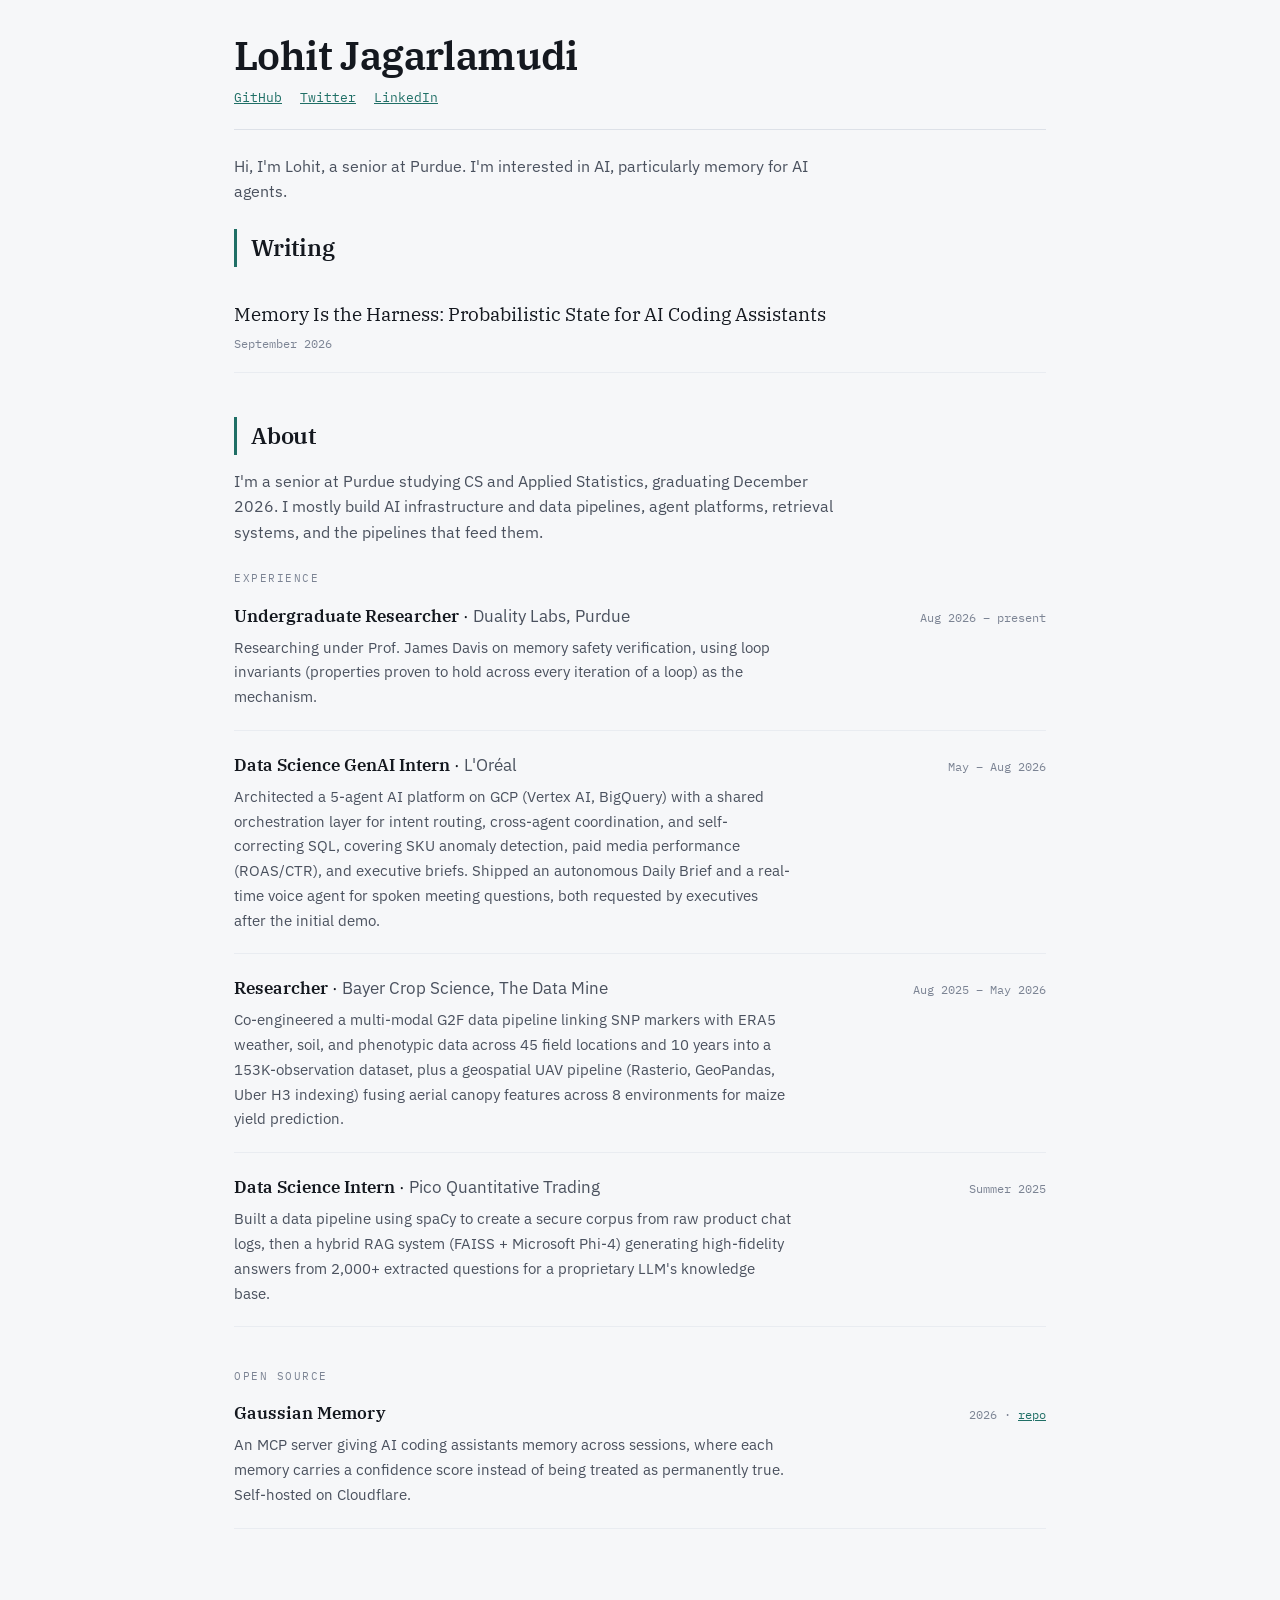
==== index.html @ a0b0a428 "Sync Experience section with actual resume bullets (L'Oreal, Bayer, Pico) Co-Authored-By: Claude Son" ====
<!doctype html>
<html lang="en">
<head>
<meta charset="utf-8">
<meta name="viewport" content="width=device-width,initial-scale=1">
<title>Lohit Jagarlamudi</title>
<link rel="preconnect" href="https://fonts.googleapis.com">
<link rel="preconnect" href="https://fonts.gstatic.com" crossorigin>
<link rel="stylesheet" href="https://fonts.googleapis.com/css2?family=IBM+Plex+Mono:wght@400;500;600&family=IBM+Plex+Sans:wght@400;500;600&family=IBM+Plex+Serif:ital,wght@0,400;0,600;1,400&display=swap">
<link rel="stylesheet" href="/style.css">
<link rel="icon" href="data:image/svg+xml,%3Csvg xmlns='http://www.w3.org/2000/svg' viewBox='0 0 32 32'%3E%3Crect width='32' height='32' rx='6' fill='%231F6F66'/%3E%3Cpath d='M4 24 C 10 24, 12 8, 16 8 C 20 8, 22 24, 28 24' stroke='white' stroke-width='2.5' fill='none' stroke-linecap='round'/%3E%3C/svg%3E">
</head>
<body>
<div class="wrap">
  <header class="site">
    <h1>Lohit Jagarlamudi</h1>
    <ul class="linklist">
      <li><a href="https://github.com/LohitJaga">GitHub</a></li>
      <li><a href="https://x.com/lj25064">Twitter</a></li>
      <li><a href="https://www.linkedin.com/in/lohit-jagarlamudi/">LinkedIn</a></li>
    </ul>
  </header>

  <p class="intro">Hi, I'm Lohit, a senior at Purdue. I'm interested in AI, particularly memory for AI agents.</p>

  <section class="block" id="writing">
    <h2>Writing</h2>
    <ul class="postlist">
      <li>
        <a href="/posts/memory-is-the-harness.html">Memory Is the Harness: Probabilistic State for AI Coding Assistants</a>
        <span class="date">September 2026</span>
      </li>
    </ul>
  </section>

  <section class="block" id="about">
    <h2>About</h2>
    <p class="intro">I'm a senior at Purdue studying CS and Applied Statistics, graduating December 2026. I mostly build AI infrastructure and data pipelines, agent platforms, retrieval systems, and the pipelines that feed them.</p>

    <div class="eyebrow" style="margin-bottom:14px">Experience</div>
    <ul class="explist">
      <li>
        <div class="exp-head">
          <span><span class="exp-role">Undergraduate Researcher</span> &middot; <span class="exp-org">Duality Labs, Purdue</span></span>
          <span class="exp-when">Aug 2026 &ndash; present</span>
        </div>
        <div class="exp-desc">Researching under Prof. James Davis on memory safety verification, using loop invariants (properties proven to hold across every iteration of a loop) as the mechanism.</div>
      </li>
      <li>
        <div class="exp-head">
          <span><span class="exp-role">Data Science GenAI Intern</span> &middot; <span class="exp-org">L'Or&eacute;al</span></span>
          <span class="exp-when">May &ndash; Aug 2026</span>
        </div>
        <div class="exp-desc">Architected a 5-agent AI platform on GCP (Vertex AI, BigQuery) with a shared orchestration layer for intent routing, cross-agent coordination, and self-correcting SQL, covering SKU anomaly detection, paid media performance (ROAS/CTR), and executive briefs. Shipped an autonomous Daily Brief and a real-time voice agent for spoken meeting questions, both requested by executives after the initial demo.</div>
      </li>
      <li>
        <div class="exp-head">
          <span><span class="exp-role">Researcher</span> &middot; <span class="exp-org">Bayer Crop Science, The Data Mine</span></span>
          <span class="exp-when">Aug 2025 &ndash; May 2026</span>
        </div>
        <div class="exp-desc">Co-engineered a multi-modal G2F data pipeline linking SNP markers with ERA5 weather, soil, and phenotypic data across 45 field locations and 10 years into a 153K-observation dataset, plus a geospatial UAV pipeline (Rasterio, GeoPandas, Uber H3 indexing) fusing aerial canopy features across 8 environments for maize yield prediction.</div>
      </li>
      <li>
        <div class="exp-head">
          <span><span class="exp-role">Data Science Intern</span> &middot; <span class="exp-org">Pico Quantitative Trading</span></span>
          <span class="exp-when">Summer 2025</span>
        </div>
        <div class="exp-desc">Built a data pipeline using spaCy to create a secure corpus from raw product chat logs, then a hybrid RAG system (FAISS + Microsoft Phi-4) generating high-fidelity answers from 2,000+ extracted questions for a proprietary LLM's knowledge base.</div>
      </li>
    </ul>

    <div class="eyebrow" style="margin:28px 0 14px">Open Source</div>
    <ul class="explist">
      <li>
        <div class="exp-head">
          <span><span class="exp-role">Gaussian Memory</span></span>
          <span class="exp-when">2026 &middot; <a href="https://github.com/LohitJaga/gaussian-memory-worker">repo</a></span>
        </div>
        <div class="exp-desc">An MCP server giving AI coding assistants memory across sessions, where each memory carries a confidence score instead of being treated as permanently true. Self-hosted on Cloudflare.</div>
      </li>
    </ul>
  </section>
</div>
</body>
</html>
---- style.css ----
:root{
 --ground:#F6F7F9; --panel:#FFFFFF; --ink:#14181F; --ink-soft:#4A515E; --ink-faint:#7C8494;
 --rule:#DDE1E8; --rule-soft:#E9ECF1; --sharp:#1F6F66; --sharp-wash:#E2F0ED;
 --code-bg:#F1F3F6;
}
@media (prefers-color-scheme: dark){
 :root{
  --ground:#0E1116; --panel:#161A22; --ink:#E7EBF1; --ink-soft:#A6AEBC; --ink-faint:#737C8C;
  --rule:#2A303B; --rule-soft:#222831; --sharp:#6BC5B6; --sharp-wash:#17302E;
  --code-bg:#1B212A;
 }
}
*{box-sizing:border-box}
html,body{margin:0;padding:0}
body{
 background:var(--ground);color:var(--ink);font-family:"IBM Plex Sans",system-ui,sans-serif;
 font-size:17px;line-height:1.65;-webkit-font-smoothing:antialiased;
}
.wrap{max-width:860px;margin:0 auto;padding:0 24px 96px}
a{color:var(--sharp)}
header.site{padding:32px 0 20px;border-bottom:1px solid var(--rule);display:flex;flex-direction:column;gap:8px;margin-bottom:24px}
.eyebrow{font-family:"IBM Plex Mono",monospace;font-size:11px;letter-spacing:.14em;text-transform:uppercase;color:var(--ink-faint)}
.site-name{font-family:"IBM Plex Serif",Georgia,serif;font-weight:600;font-size:22px;text-decoration:none;color:var(--ink)}
nav.site-nav{display:flex;gap:16px;font-family:"IBM Plex Mono",monospace;font-size:12px;letter-spacing:.04em}
nav.site-nav a{color:var(--ink-soft);text-decoration:none}
nav.site-nav a:hover{color:var(--sharp)}

h1{font-family:"IBM Plex Serif",Georgia,serif;font-weight:600;font-size:clamp(28px,5vw,40px);line-height:1.18;
 letter-spacing:-.015em;margin:0 0 4px;text-wrap:balance}
header.site h1{margin:0}
.meta{font-family:"IBM Plex Mono",monospace;font-size:12.5px;color:var(--ink-faint);letter-spacing:.02em;margin-bottom:40px}

article h2,section.block h2{font-family:"IBM Plex Serif",Georgia,serif;font-size:23px;font-weight:600;letter-spacing:-.01em;margin:44px 0 14px;
 border-left:3px solid var(--sharp);padding-left:14px}
section.block:first-of-type h2{margin-top:0}
article{max-width:700px}
article p{margin:0 0 18px;color:var(--ink-soft)}
article strong{color:var(--ink);font-weight:600}
article code{font-family:"IBM Plex Mono",monospace;font-size:.88em;background:var(--code-bg);padding:1px 5px;border-radius:3px;color:var(--ink)}
article pre{background:var(--code-bg);border:1px solid var(--rule);border-radius:6px;padding:16px 18px;overflow-x:auto;
 font-family:"IBM Plex Mono",monospace;font-size:13.5px;line-height:1.7;margin:0 0 20px}
article pre code{background:none;padding:0}
article ul{margin:0 0 18px;padding-left:22px;color:var(--ink-soft)}
article li{margin-bottom:6px}

.postlist{list-style:none;padding:0;margin:0;display:flex;flex-direction:column;gap:4px}
.postlist li{border-bottom:1px solid var(--rule-soft);padding:18px 0}
.postlist a{font-family:"IBM Plex Serif",Georgia,serif;font-size:19px;color:var(--ink);text-decoration:none}
.postlist a:hover{color:var(--sharp)}
.postlist .date{display:block;font-family:"IBM Plex Mono",monospace;font-size:12px;color:var(--ink-faint);margin-top:4px}

.intro{color:var(--ink-soft);max-width:62ch;margin:0 0 24px;font-size:15.5px}
.intro a{color:var(--sharp)}

.linklist{list-style:none;display:flex;gap:18px;padding:0;margin:0;
 font-family:"IBM Plex Mono",monospace;font-size:13px}
.linklist a{color:var(--sharp);text-decoration:underline}

.explist{list-style:none;padding:0;margin:0 0 40px;display:flex;flex-direction:column;gap:0}
.explist li{border-bottom:1px solid var(--rule-soft);padding:20px 0}
.explist li:first-child{padding-top:0}
.exp-head{display:flex;justify-content:space-between;align-items:baseline;gap:12px;flex-wrap:wrap}
.exp-role{font-family:"IBM Plex Serif",Georgia,serif;font-size:17px;color:var(--ink);font-weight:600}
.exp-org{color:var(--ink-soft)}
.exp-when{font-family:"IBM Plex Mono",monospace;font-size:12px;color:var(--ink-faint);white-space:nowrap}
.exp-desc{margin-top:6px;color:var(--ink-soft);font-size:15px;max-width:62ch}

section.block{margin-bottom:44px}
section.block .eyebrow{margin-bottom:14px}

footer.site{margin-top:64px;padding-top:24px;border-top:1px solid var(--rule);font-family:"IBM Plex Mono",monospace;
 font-size:12px;color:var(--ink-faint);display:flex;gap:16px}
footer.site a{color:var(--sharp);text-decoration:underline}
footer.site a:hover{opacity:.75}
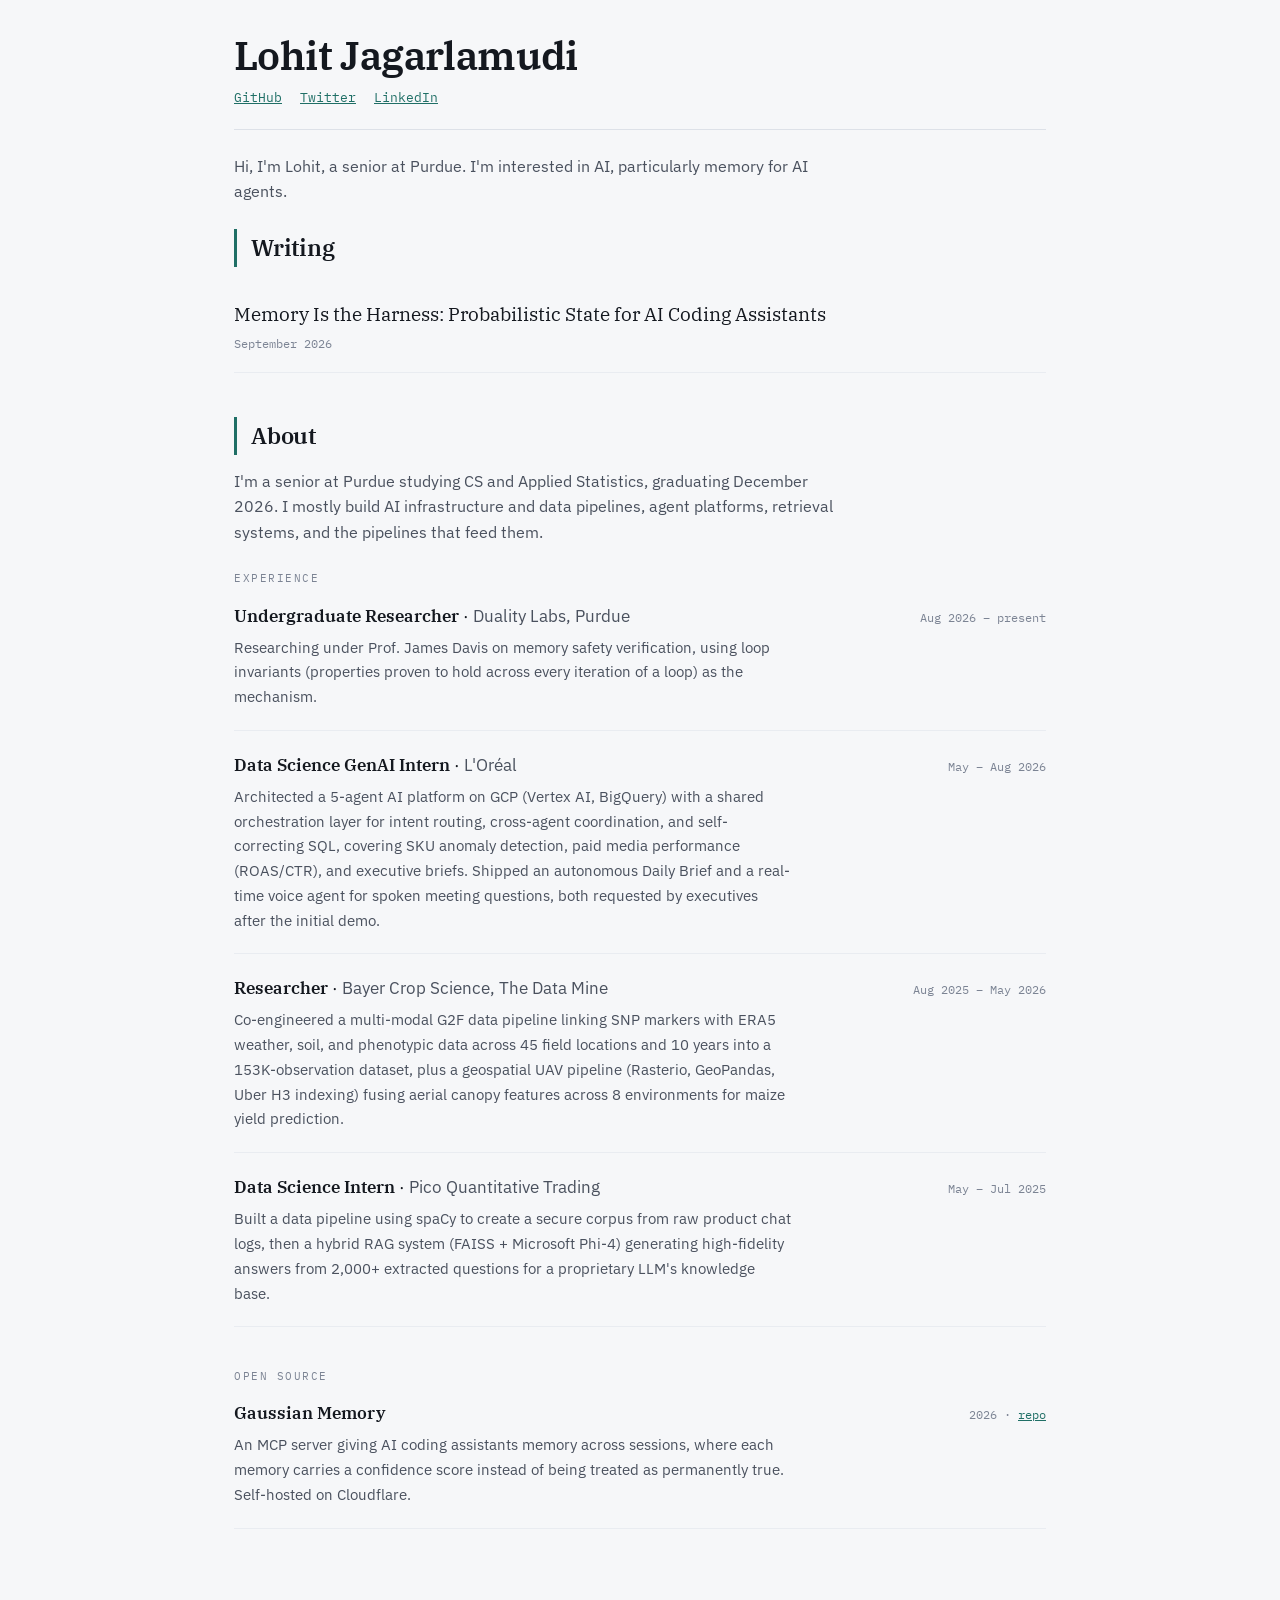
==== commit e7792afb: "Use consistent month format for all experience dates Co-Authored-By: Claude Sonnet 5 <noreply@anthro" ====
--- a/index.html
+++ b/index.html
@@ -63,7 +63,7 @@
       <li>
         <div class="exp-head">
           <span><span class="exp-role">Data Science Intern</span> &middot; <span class="exp-org">Pico Quantitative Trading</span></span>
-          <span class="exp-when">Summer 2025</span>
+          <span class="exp-when">May &ndash; Jul 2025</span>
         </div>
         <div class="exp-desc">Built a data pipeline using spaCy to create a secure corpus from raw product chat logs, then a hybrid RAG system (FAISS + Microsoft Phi-4) generating high-fidelity answers from 2,000+ extracted questions for a proprietary LLM's knowledge base.</div>
       </li>
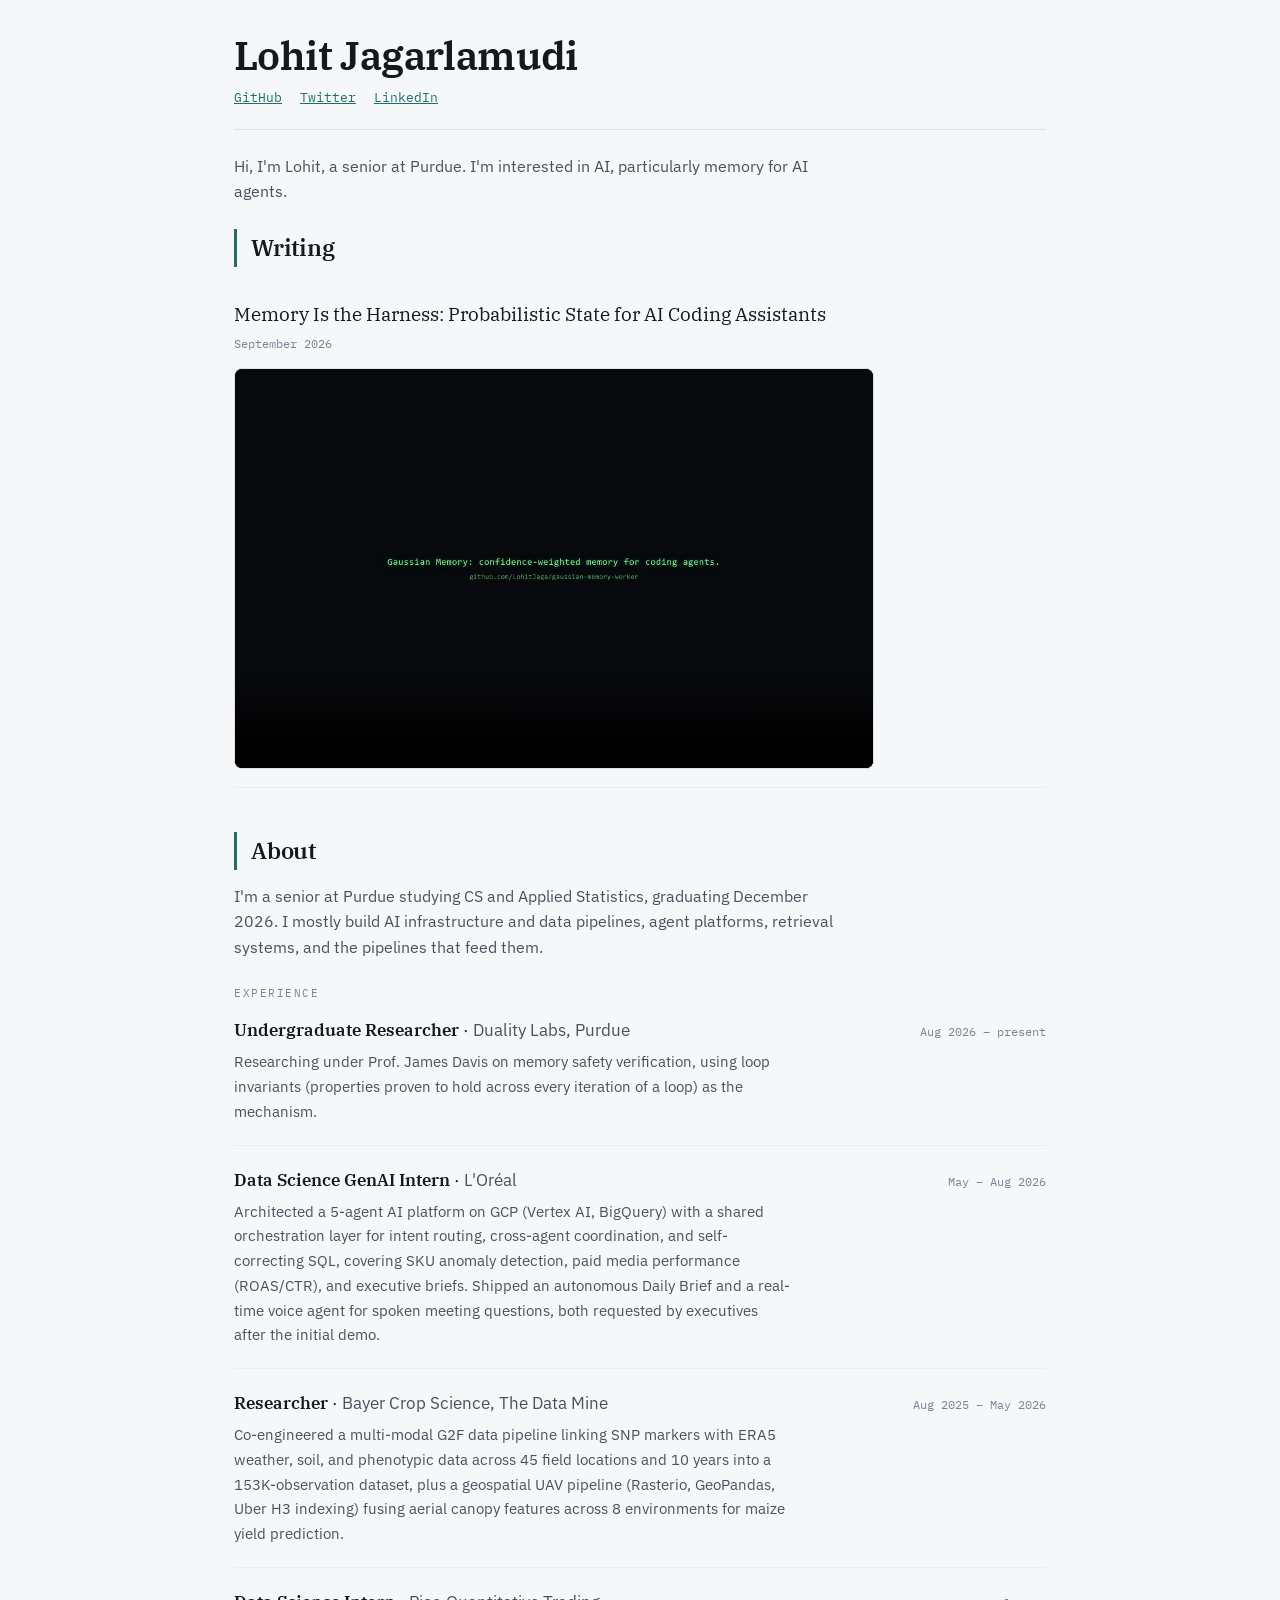
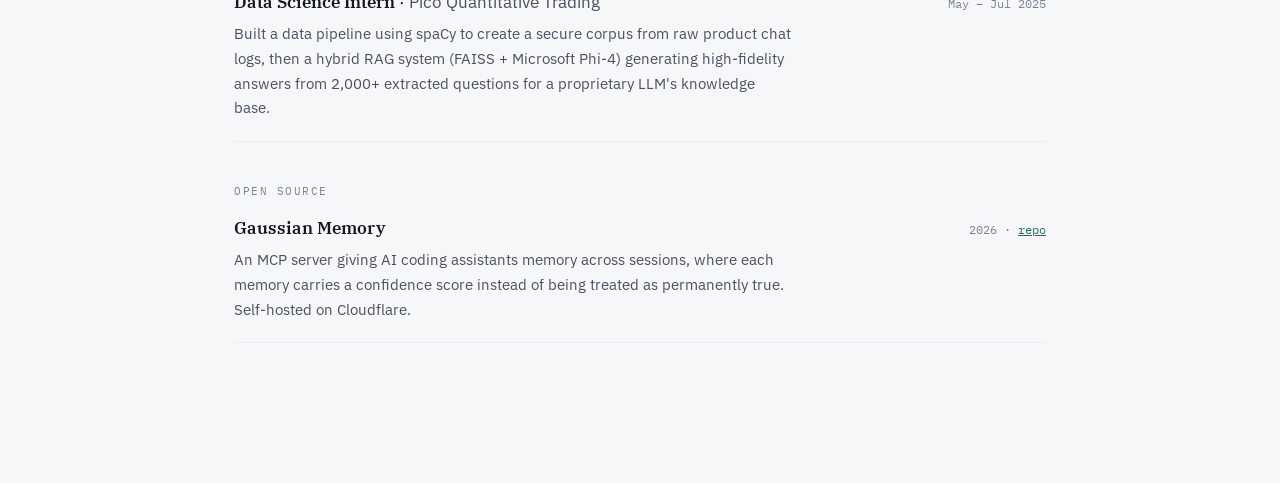
==== commit 455e2663: "Embed Gaussian Memory demo video under the writing post Adds the real-terminal demo video (and a pos" ====
--- a/index.html
+++ b/index.html
@@ -4,6 +4,13 @@
 <meta charset="utf-8">
 <meta name="viewport" content="width=device-width,initial-scale=1">
 <title>Lohit Jagarlamudi</title>
+<meta name="description" content="AI infrastructure, data pipelines, and memory systems for AI agents.">
+<meta property="og:title" content="Lohit Jagarlamudi">
+<meta property="og:description" content="AI infrastructure, data pipelines, and memory systems for AI agents.">
+<meta property="og:image" content="https://lohitjaga.github.io/og-image.png">
+<meta property="og:url" content="https://lohitjaga.github.io">
+<meta property="og:type" content="website">
+<meta name="twitter:card" content="summary_large_image">
 <link rel="preconnect" href="https://fonts.googleapis.com">
 <link rel="preconnect" href="https://fonts.gstatic.com" crossorigin>
 <link rel="stylesheet" href="https://fonts.googleapis.com/css2?family=IBM+Plex+Mono:wght@400;500;600&family=IBM+Plex+Sans:wght@400;500;600&family=IBM+Plex+Serif:ital,wght@0,400;0,600;1,400&display=swap">
@@ -29,6 +36,9 @@
       <li>
         <a href="/posts/memory-is-the-harness.html">Memory Is the Harness: Probabilistic State for AI Coding Assistants</a>
         <span class="date">September 2026</span>
+        <video class="post-demo" controls preload="metadata" playsinline poster="/assets/gaussian-memory-demo-poster.png">
+          <source src="/assets/gaussian-memory-demo.mp4" type="video/mp4">
+        </video>
       </li>
     </ul>
   </section>
--- a/style.css
+++ b/style.css
@@ -48,6 +48,7 @@
 .postlist a{font-family:"IBM Plex Serif",Georgia,serif;font-size:19px;color:var(--ink);text-decoration:none}
 .postlist a:hover{color:var(--sharp)}
 .postlist .date{display:block;font-family:"IBM Plex Mono",monospace;font-size:12px;color:var(--ink-faint);margin-top:4px}
+.post-demo{display:block;width:100%;max-width:640px;height:auto;margin-top:14px;border-radius:8px;border:1px solid var(--rule);background:#08090c}
 
 .intro{color:var(--ink-soft);max-width:62ch;margin:0 0 24px;font-size:15.5px}
 .intro a{color:var(--sharp)}
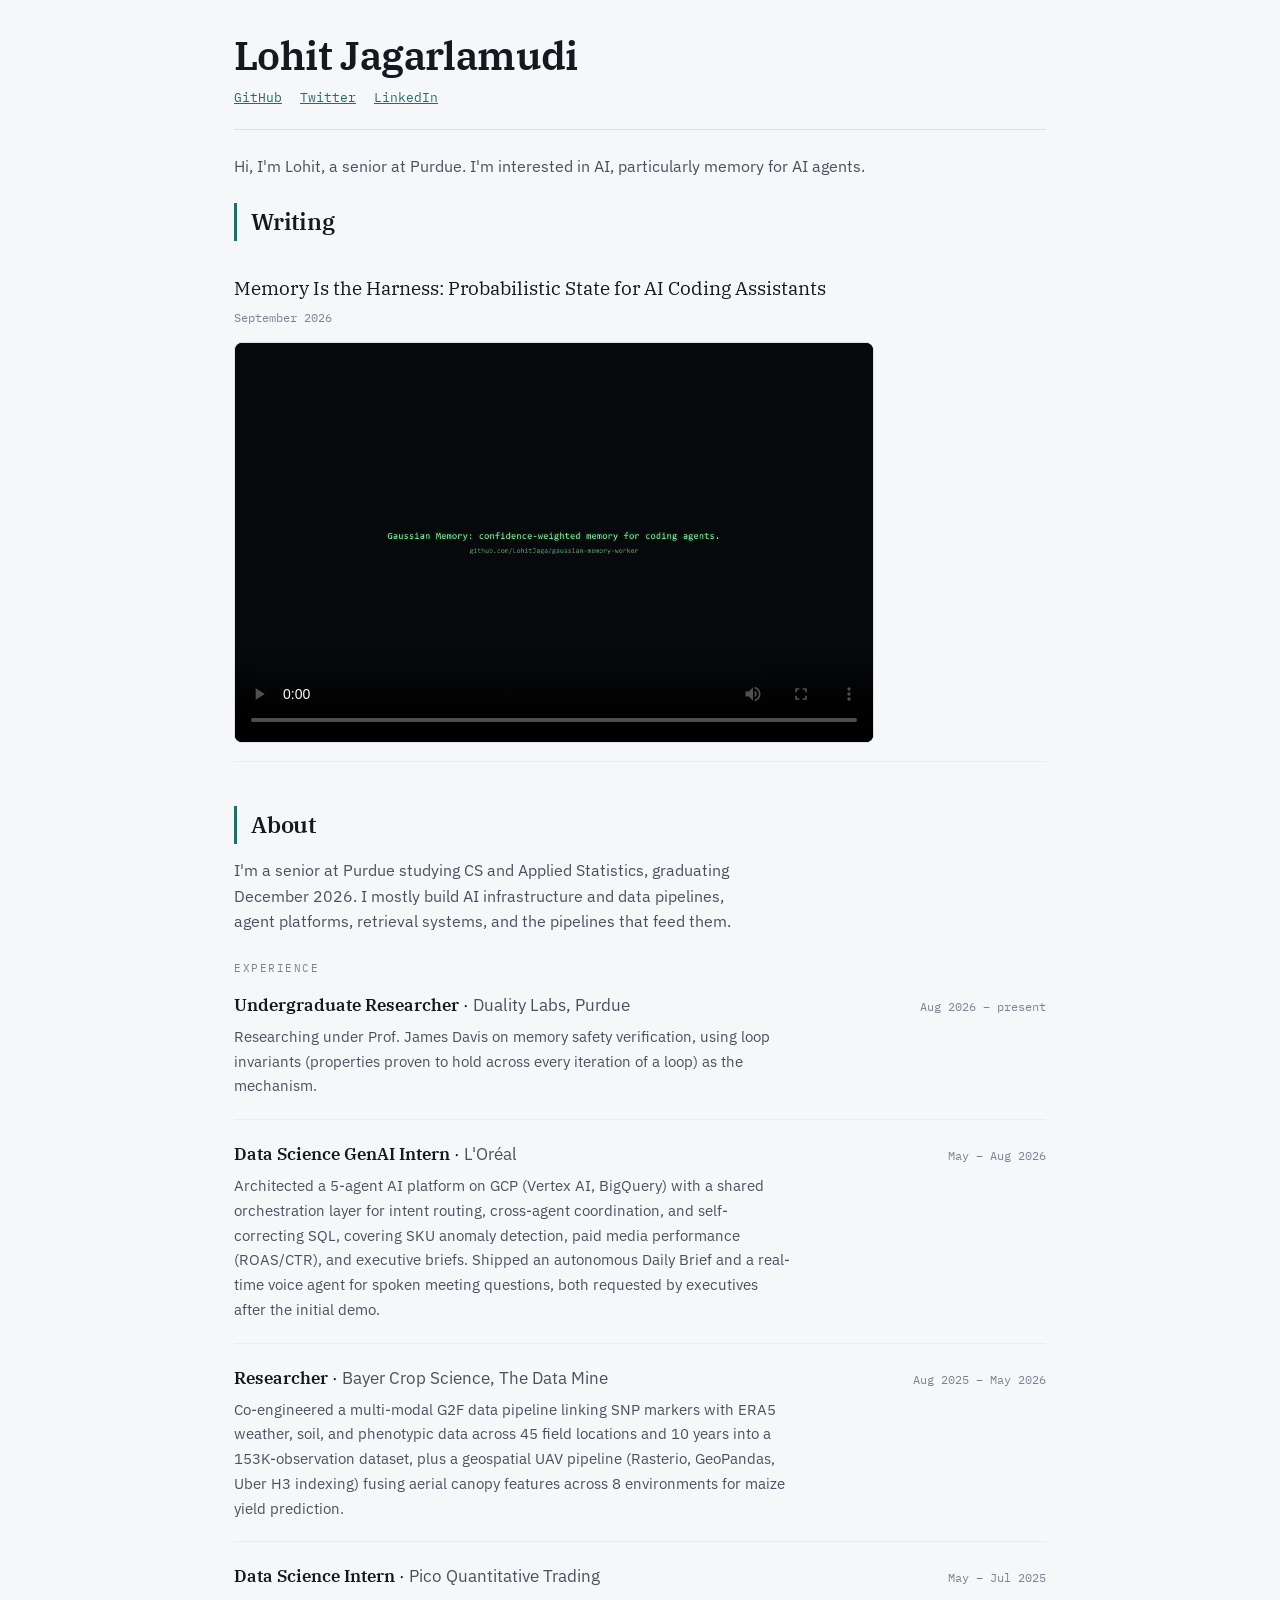
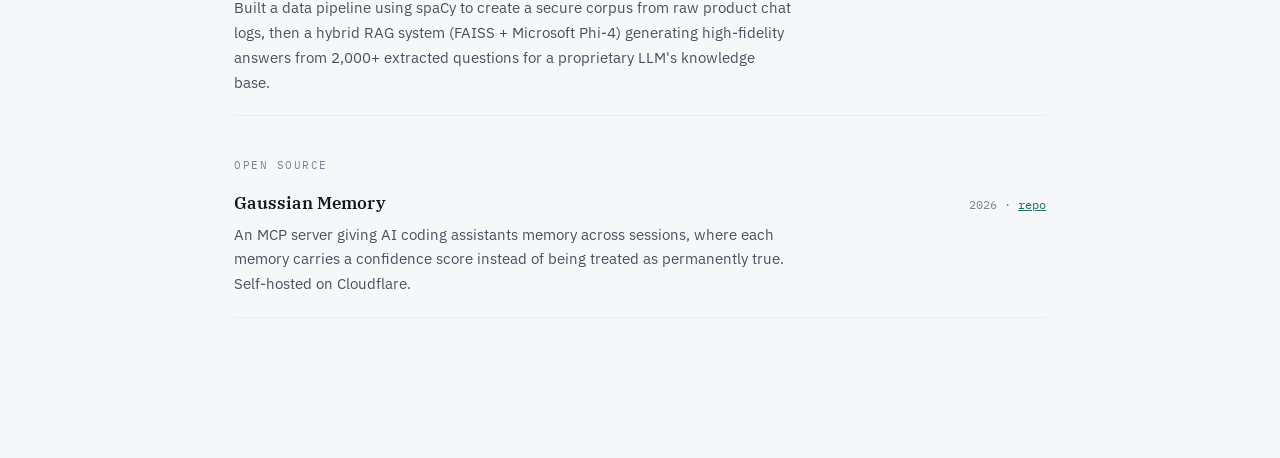
==== commit 3a0c5086: "Keep intro tagline on a single line Adds a dedicated .tagline class (not shared with the About secti" ====
--- a/index.html
+++ b/index.html
@@ -28,7 +28,7 @@
     </ul>
   </header>
 
-  <p class="intro">Hi, I'm Lohit, a senior at Purdue. I'm interested in AI, particularly memory for AI agents.</p>
+  <p class="intro tagline">Hi, I'm Lohit, a senior at Purdue. I'm interested in AI, particularly memory for AI agents.</p>
 
   <section class="block" id="writing">
     <h2>Writing</h2>
--- a/style.css
+++ b/style.css
@@ -50,7 +50,8 @@
 .postlist .date{display:block;font-family:"IBM Plex Mono",monospace;font-size:12px;color:var(--ink-faint);margin-top:4px}
 .post-demo{display:block;width:100%;max-width:640px;height:auto;margin-top:14px;border-radius:8px;border:1px solid var(--rule);background:#08090c}
 
-.intro{color:var(--ink-soft);max-width:62ch;margin:0 0 24px;font-size:15.5px}
+.intro{color:var(--ink-soft);max-width:62ch;margin:0 0 24px;font-size:15.5px;text-wrap:balance}
+.tagline{max-width:none;white-space:nowrap;font-size:clamp(11px,2.6vw,15.5px)}
 .intro a{color:var(--sharp)}
 
 .linklist{list-style:none;display:flex;gap:18px;padding:0;margin:0;
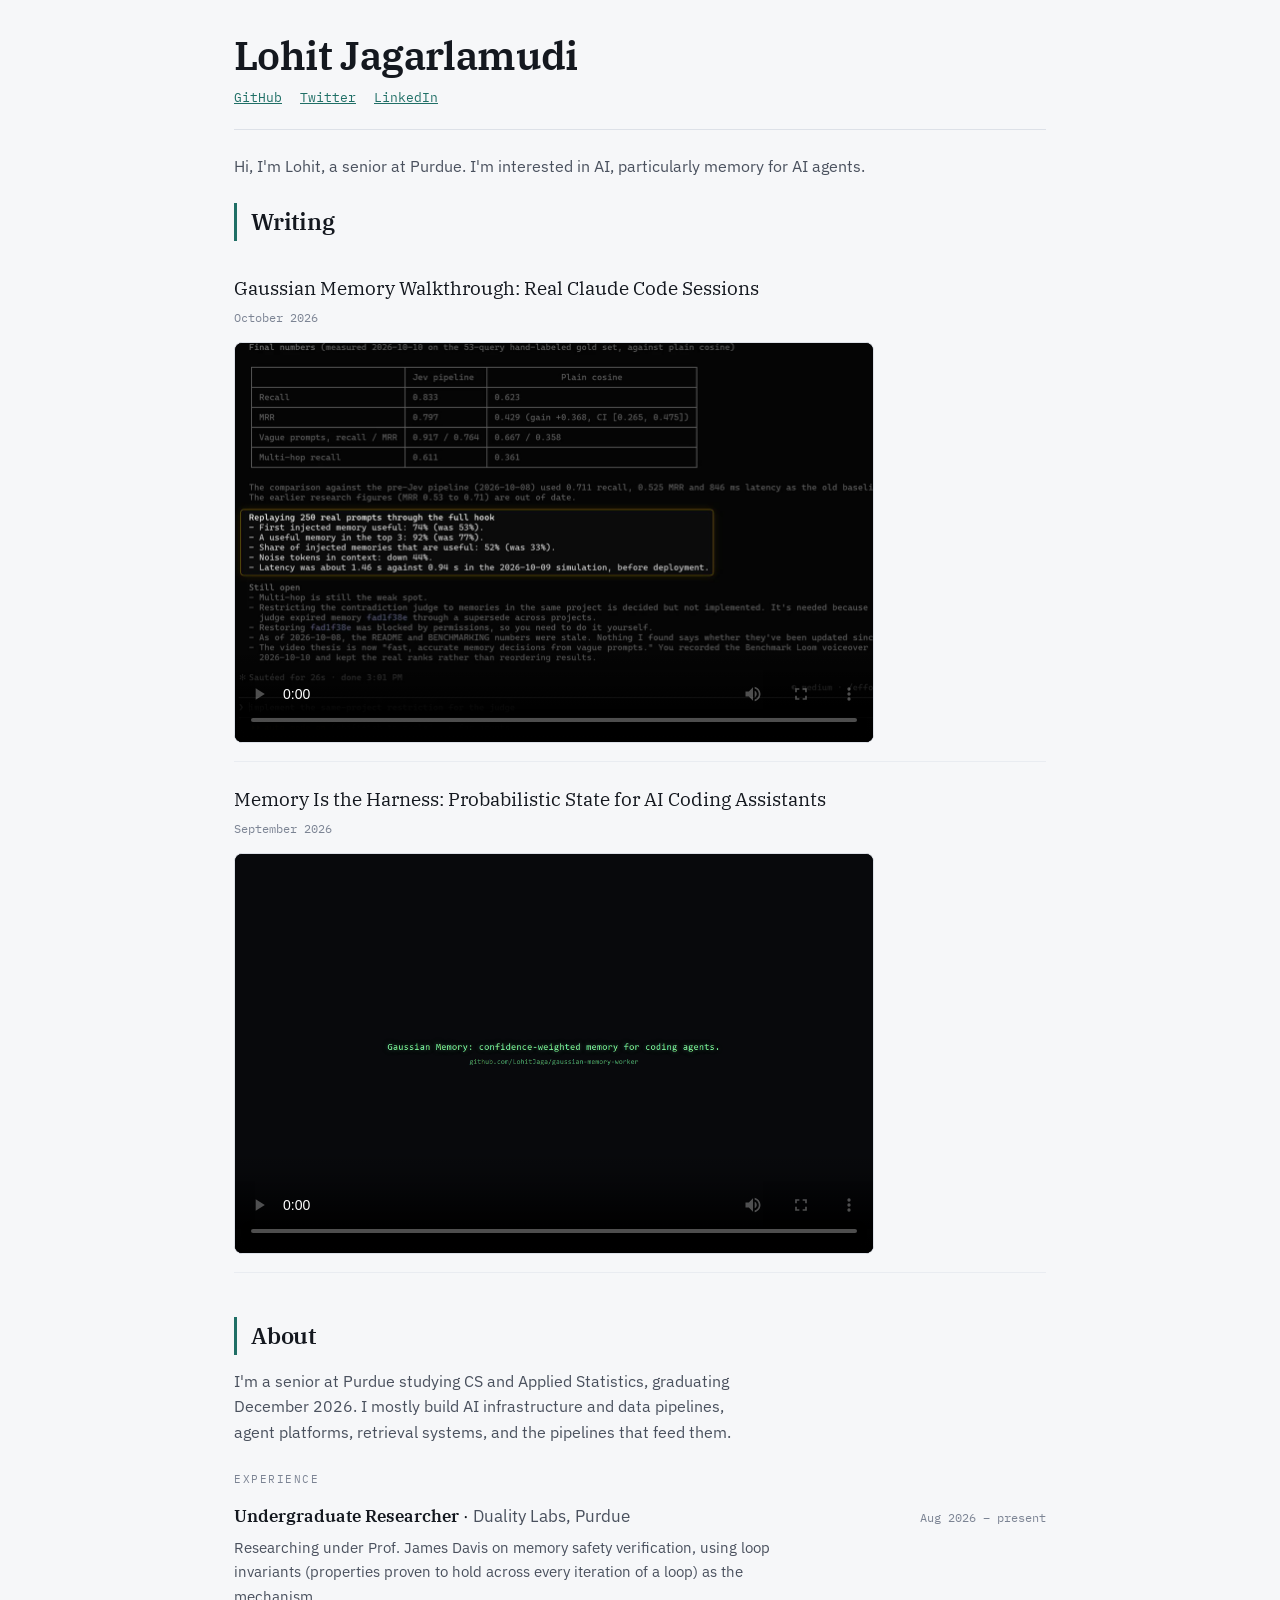
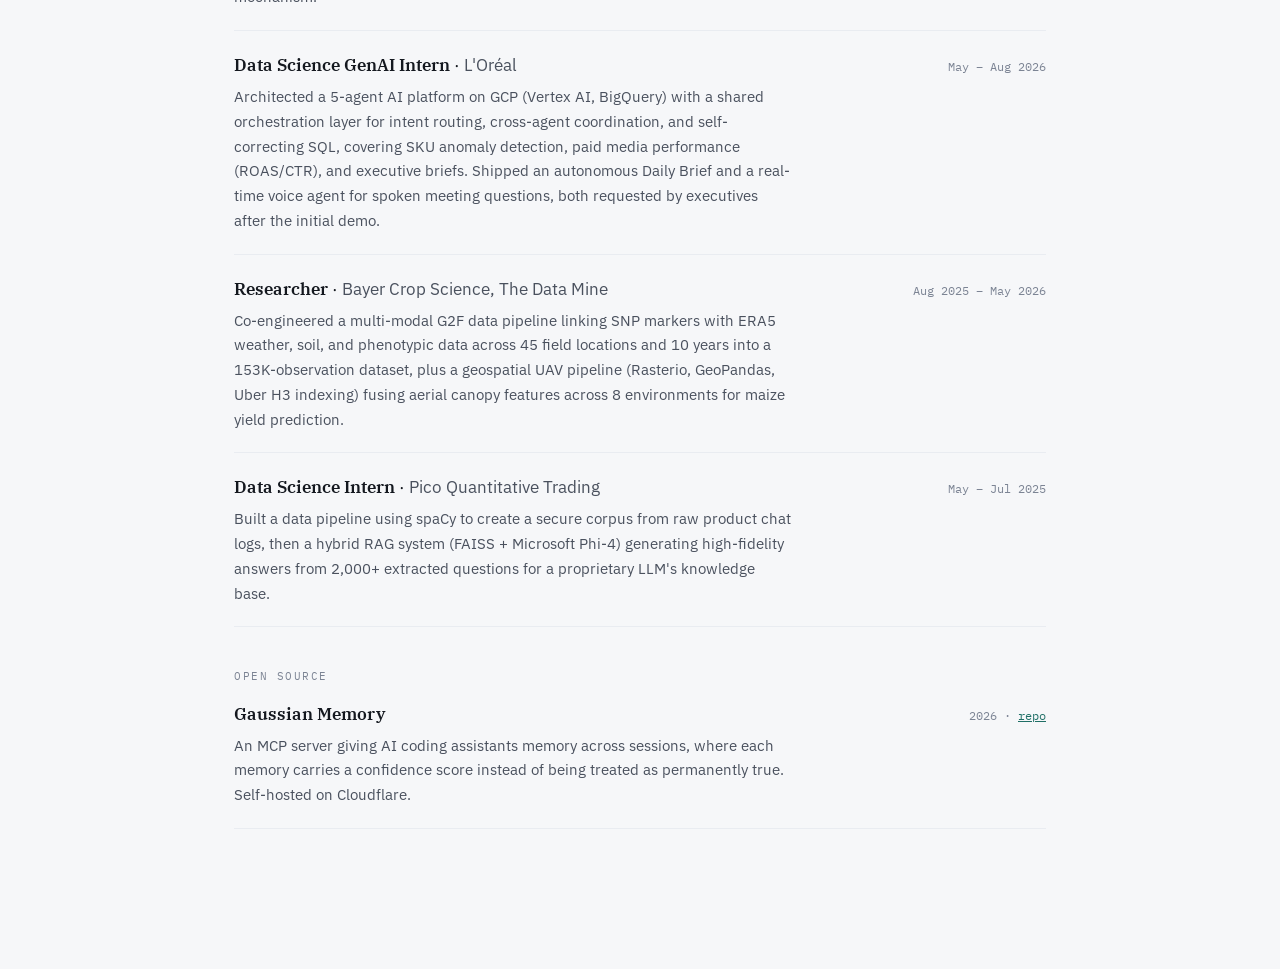
==== commit 4a151db3: "Add Gaussian Memory walkthrough video Co-Authored-By: Claude Opus 5.5 <noreply@anthropic.com>" ====
--- a/index.html
+++ b/index.html
@@ -33,6 +33,13 @@
   <section class="block" id="writing">
     <h2>Writing</h2>
     <ul class="postlist">
+      <li>
+        <a href="https://github.com/LohitJaga/gaussian-memory-worker">Gaussian Memory Walkthrough: Real Claude Code Sessions</a>
+        <span class="date">October 2026</span>
+        <video class="post-demo" controls preload="metadata" playsinline poster="/assets/gaussian-memory-walkthrough-poster.png">
+          <source src="/assets/gaussian-memory-walkthrough.mp4" type="video/mp4">
+        </video>
+      </li>
       <li>
         <a href="/posts/memory-is-the-harness.html">Memory Is the Harness: Probabilistic State for AI Coding Assistants</a>
         <span class="date">September 2026</span>
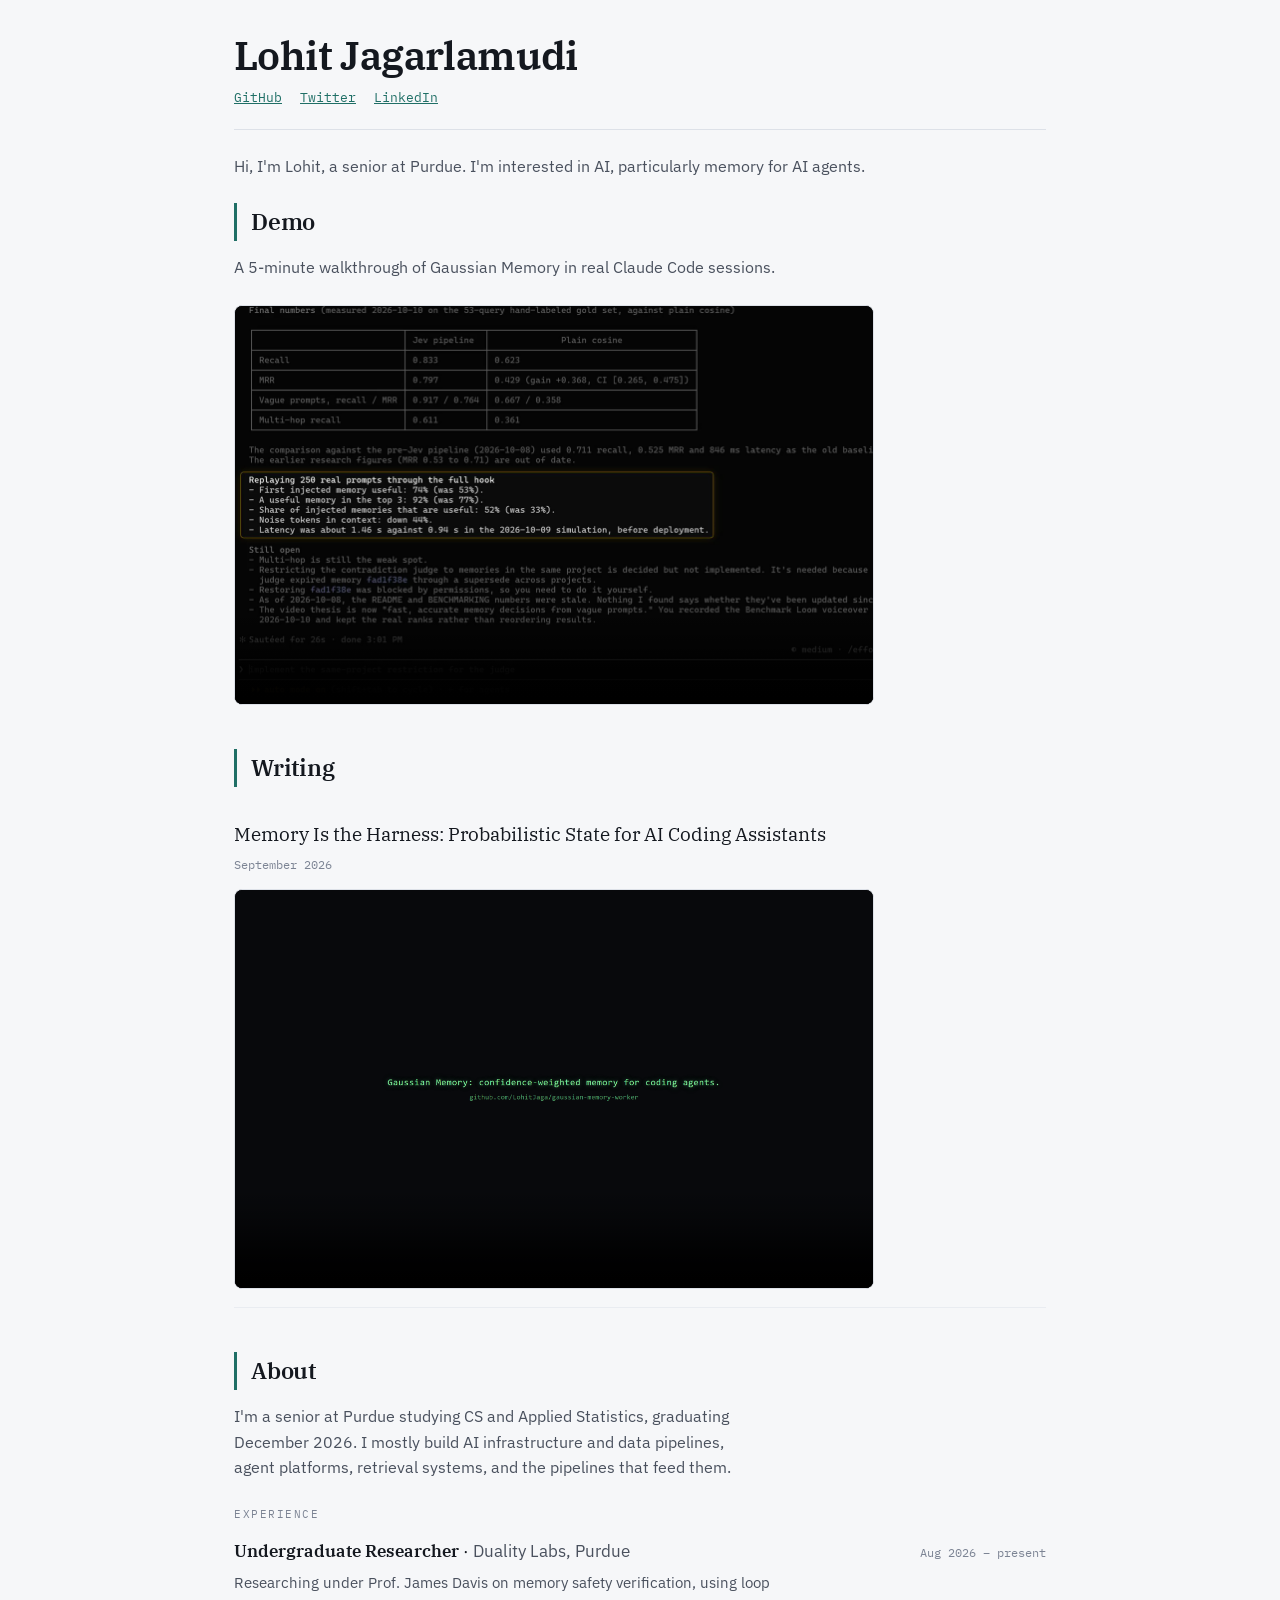
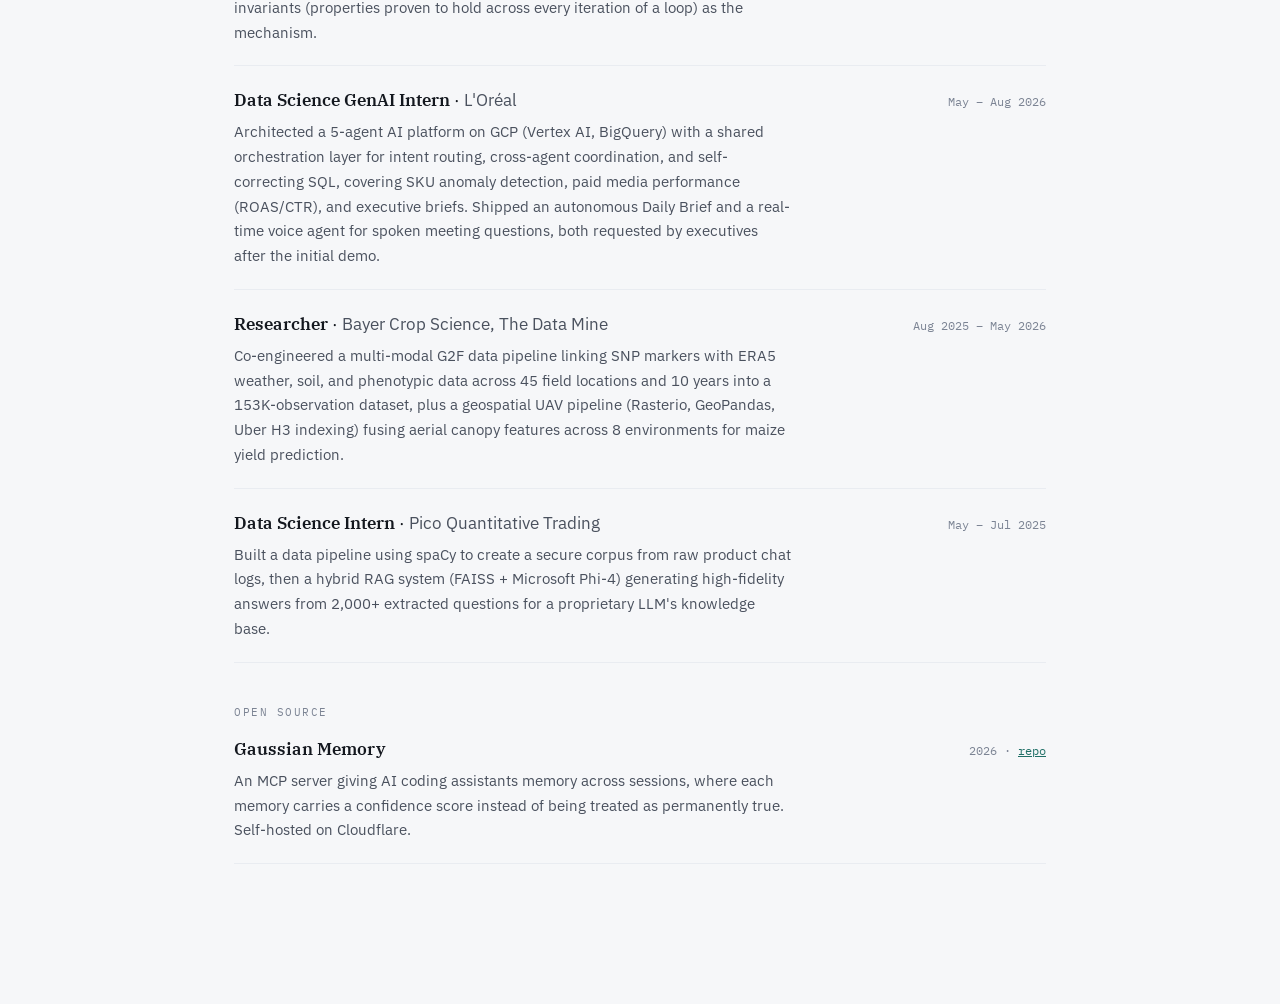
==== commit f49b3f49: "Move walkthrough video into its own Demo section Co-Authored-By: Claude Opus 5.5 <noreply@anthropic." ====
--- a/index.html
+++ b/index.html
@@ -30,16 +30,17 @@
 
   <p class="intro tagline">Hi, I'm Lohit, a senior at Purdue. I'm interested in AI, particularly memory for AI agents.</p>
 
+  <section class="block" id="demo">
+    <h2>Demo</h2>
+    <p class="intro">A 5-minute walkthrough of Gaussian Memory in real Claude Code sessions.</p>
+    <video class="post-demo" controls preload="metadata" playsinline poster="/assets/gaussian-memory-walkthrough-poster.png">
+      <source src="/assets/gaussian-memory-walkthrough.mp4" type="video/mp4">
+    </video>
+  </section>
+
   <section class="block" id="writing">
     <h2>Writing</h2>
     <ul class="postlist">
-      <li>
-        <a href="https://github.com/LohitJaga/gaussian-memory-worker">Gaussian Memory Walkthrough: Real Claude Code Sessions</a>
-        <span class="date">October 2026</span>
-        <video class="post-demo" controls preload="metadata" playsinline poster="/assets/gaussian-memory-walkthrough-poster.png">
-          <source src="/assets/gaussian-memory-walkthrough.mp4" type="video/mp4">
-        </video>
-      </li>
       <li>
         <a href="/posts/memory-is-the-harness.html">Memory Is the Harness: Probabilistic State for AI Coding Assistants</a>
         <span class="date">September 2026</span>
